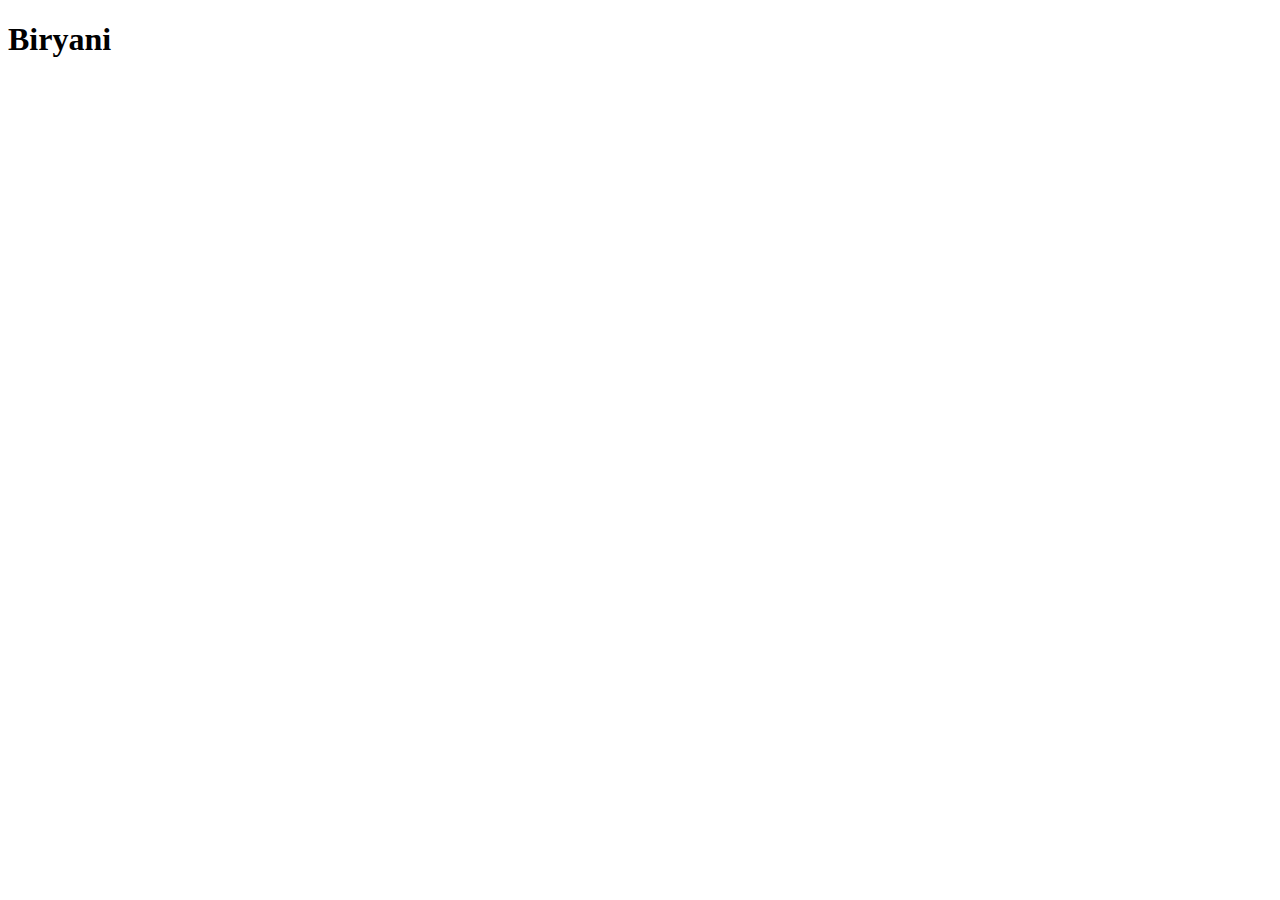
==== recipes/biryani.html @ 9baf9e2d "- Created main recipes page - Linked related pages - Downloaded needed material" ====
<!DOCTYPE html>
<html lang="en">
<head>
  <meta charset="UTF-8">
  <meta http-equiv="X-UA-Compatible" content="IE=edge">
  <meta name="viewport" content="width=device-width, initial-scale=1.0">
  <title>Biryani</title>
  <link rel="stylesheet" href="../styles/biryani.css">
</head>
<body>
  <h1>Biryani</h1>
</body>
</html>
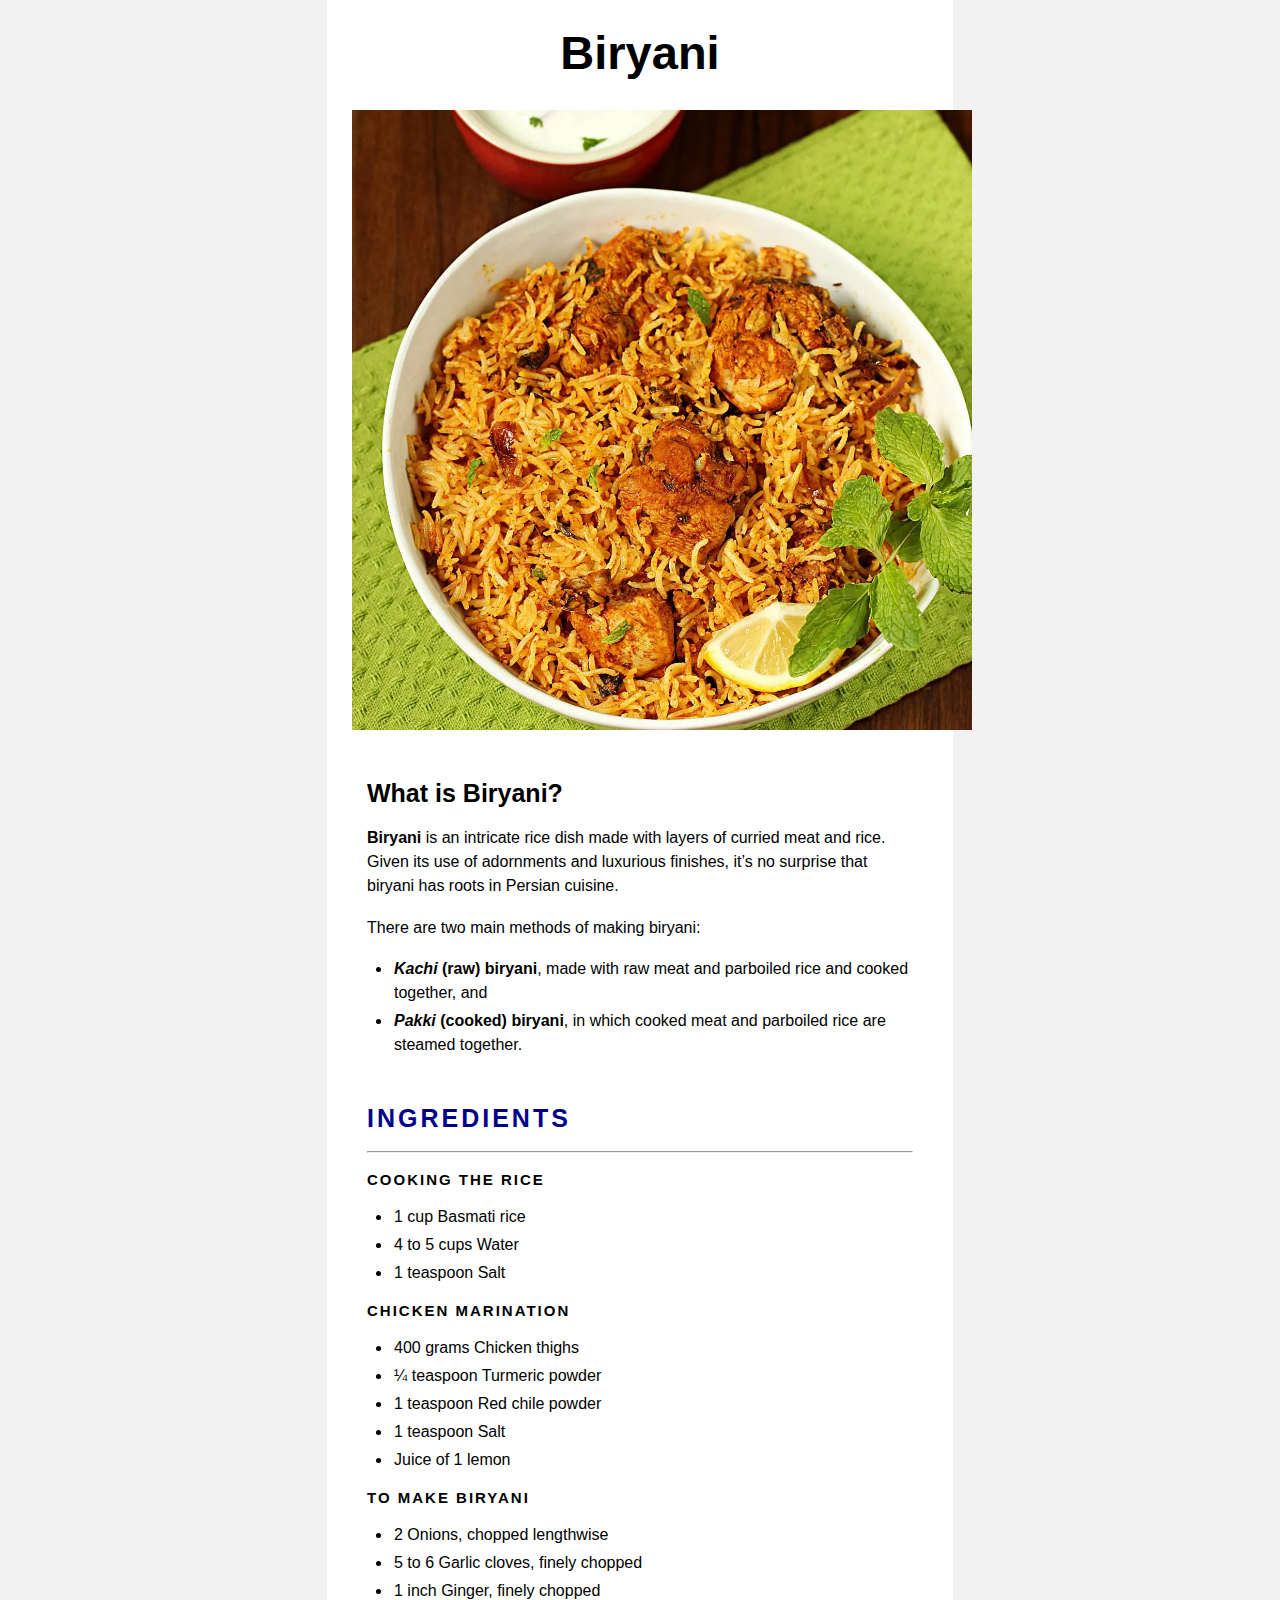
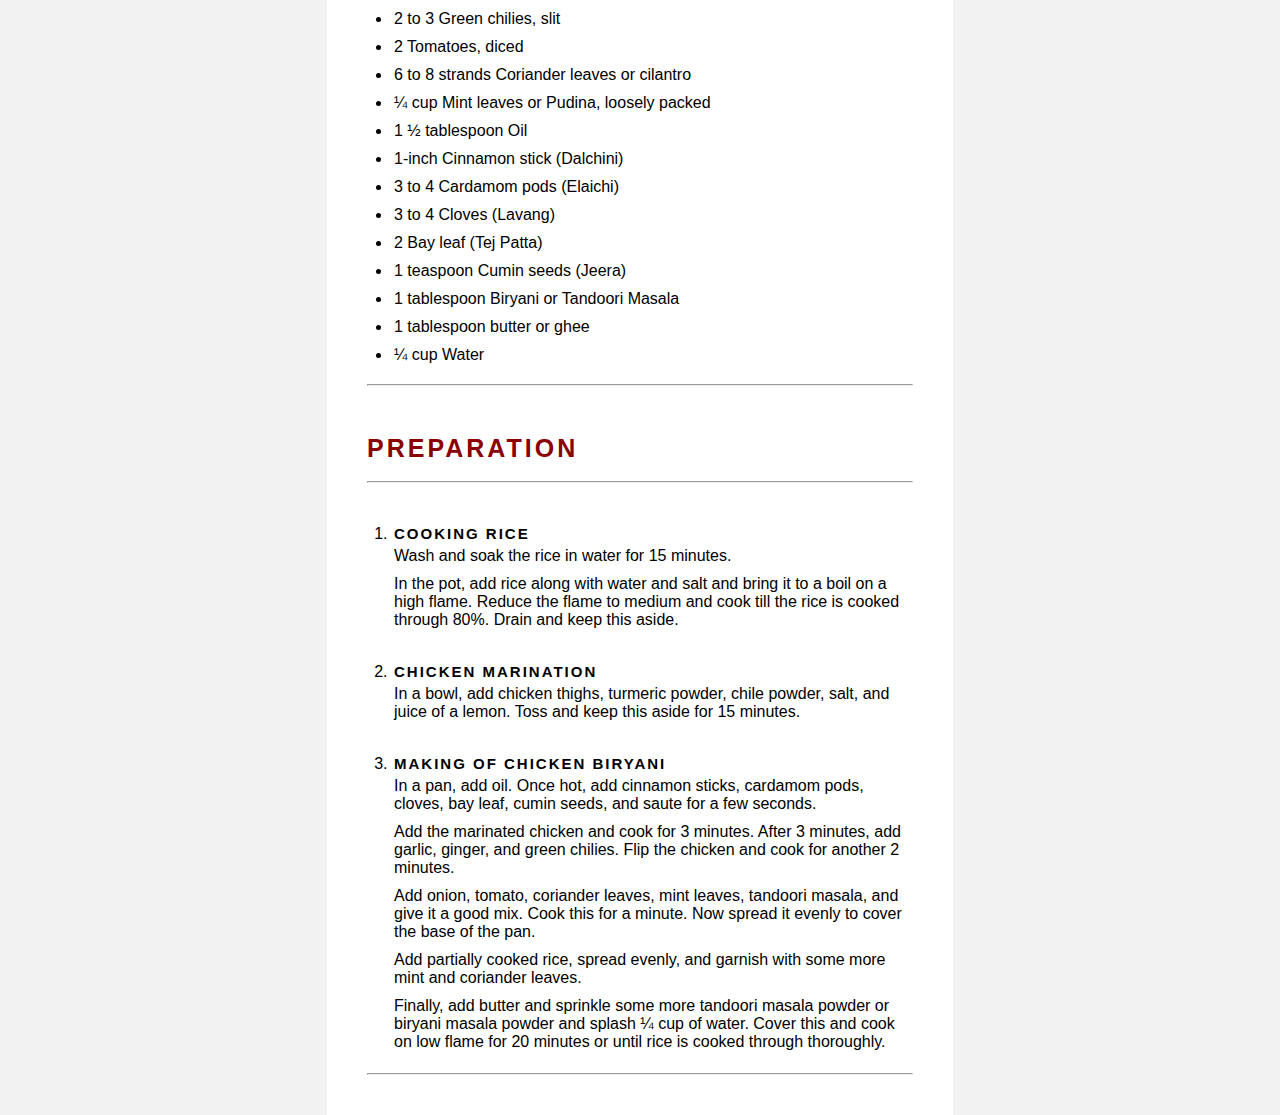
==== commit eb18a0b4: "- Styled biryani page" ====
--- a/recipes/biryani.html
+++ b/recipes/biryani.html
@@ -1,5 +1,6 @@
 <!DOCTYPE html>
 <html lang="en">
+
 <head>
   <meta charset="UTF-8">
   <meta http-equiv="X-UA-Compatible" content="IE=edge">
@@ -7,7 +8,92 @@
   <title>Biryani</title>
   <link rel="stylesheet" href="../styles/biryani.css">
 </head>
+
 <body>
-  <h1>Biryani</h1>
+  <main>
+    <h1>Biryani</h1>
+    <img src="../images/chicken-biryani.jpg" alt="chicken-biryani" class="biryani">
+    <section class="description">
+      <h3>What is Biryani?</h3>
+      <br>
+      <p><b>Biryani</b> is an intricate rice dish made with layers of curried meat and rice. Given its use of adornments
+        and luxurious finishes, it’s no surprise that biryani has roots in Persian cuisine.</p>
+      <br>
+      <p>There are two main methods of making biryani:</p>
+      <ul>
+        <li><b><em>Kachi</em> (raw) biryani</b>, made with raw meat and parboiled rice and cooked together, and</li>
+        <li><b><em>Pakki</em> (cooked) biryani</b>, in which cooked meat and parboiled rice are steamed together. </li>
+      </ul>
+    </section>
+    <section class="ingridients">
+      <h3>INGREDIENTS</h3>
+      <br>
+      <hr><br>
+      <h4>COOKING THE RICE</h4>
+      <ul>
+        <li>1 cup Basmati rice</li>
+        <li>4 to 5 cups Water</li>
+        <li>1 teaspoon Salt</li>
+      </ul>
+      <h4>CHICKEN MARINATION</h4>
+      <ul>
+        <li>400 grams Chicken thighs</li>
+        <li>¼ teaspoon Turmeric powder</li>
+        <li>1 teaspoon Red chile powder</li>
+        <li>1 teaspoon Salt</li>
+        <li>Juice of 1 lemon</li>
+      </ul>
+      <h4>TO MAKE BIRYANI</h4>
+      <ul>
+        <li>2 Onions, chopped lengthwise</li>
+        <li>5 to 6 Garlic cloves, finely chopped</li>
+        <li>1 inch Ginger, finely chopped</li>
+        <li>2 to 3 Green chilies, slit</li>
+        <li>2 Tomatoes, diced</li>
+        <li>6 to 8 strands Coriander leaves or cilantro</li>
+        <li>¼ cup Mint leaves or Pudina, loosely packed</li>
+        <li>1 ½ tablespoon Oil</li>
+        <li>1-inch Cinnamon stick (Dalchini)</li>
+        <li>3 to 4 Cardamom pods (Elaichi)</li>
+        <li>3 to 4 Cloves (Lavang)</li>
+        <li>2 Bay leaf (Tej Patta)</li>
+        <li>1 teaspoon Cumin seeds (Jeera)</li>
+        <li>1 tablespoon Biryani or Tandoori Masala</li>
+        <li>1 tablespoon butter or ghee</li>
+        <li>¼ cup Water</li>
+      </ul>
+      <hr>
+      <br>
+    </section>
+    <section class="preparation">
+      <h3>PREPARATION</h3>
+      <br>
+      <hr>
+      <ol>
+        <li>
+          <h4>COOKING RICE</h4>
+          <p>Wash and soak the rice in water for 15 minutes.</p>
+          <p>
+            In the pot, add rice along with water and salt and bring it to a boil on a high flame. Reduce the flame to
+            medium and cook till the rice is cooked through 80%. Drain and keep this aside.
+          </p>
+        </li>
+        <li>
+          <h4>CHICKEN MARINATION</h4>
+          <p>In a bowl, add chicken thighs, turmeric powder, chile powder, salt, and juice of a lemon. Toss and keep this aside for 15 minutes.</p>
+        </li>
+        <li>
+          <h4>MAKING OF CHICKEN BIRYANI</h4>
+          <p>In a pan, add oil. Once hot, add cinnamon sticks, cardamom pods, cloves, bay leaf, cumin seeds, and saute for a few seconds.</p>
+          <p>Add the marinated chicken and cook for 3 minutes. After 3 minutes, add garlic, ginger, and green chilies. Flip the chicken and cook for another 2 minutes.</p>
+          <p>Add onion, tomato, coriander leaves, mint leaves, tandoori masala, and give it a good mix. Cook this for a minute. Now spread it evenly to cover the base of the pan.</p>
+          <p>Add partially cooked rice, spread evenly, and garnish with some more mint and coriander leaves.</p>
+          <p>Finally, add butter and sprinkle some more tandoori masala powder or biryani masala powder and splash ¼ cup of water. Cover this and cook on low flame for 20 minutes or until rice is cooked through thoroughly.</p>
+        </li>
+      </ol>
+      <hr>
+    </section>
+  </main>
 </body>
+
 </html>--- a/styles/biryani.css
+++ b/styles/biryani.css
@@ -0,0 +1,102 @@
+/* General styles */
+
+* {
+  padding: 0px;
+  margin: 0px;
+  font-family: arial;
+}
+
+body {
+  background-color: rgb(242, 242, 242);
+}
+
+h1 {
+  font-size: 47px;
+}
+
+main {
+  background-color: white;
+  width: 45vw;
+  height: max-content;
+  margin: auto;
+  text-align: center;
+  padding: 25px;
+}
+
+h3 {
+  font-size: 25px;
+}
+
+/* biryani img styles */
+
+.biryani {
+  height: 620px;
+  width: 620px;
+  object-fit: cover;
+  margin: 30px auto;
+}
+
+/* styles for multiple sections */
+
+.description,
+.ingridients,
+.preparation {
+  text-align: left;
+  padding: 15px;
+}
+
+.description>ul,
+.ingridients>ul,
+.preparation>ol {
+  margin-left: 25px;
+  padding: 15px 0px;
+}
+
+.description>ul>li,
+.ingridients>ul>li,
+.preparation>ol>li {
+  padding: 2px;
+}
+
+.ingridients>h4,
+.preparation>ol>li>h4 {
+  font-size: 15px;
+  letter-spacing: 2px;
+}
+
+/* section:Description styles */
+
+.description>p,
+ul {
+  line-height: 24px;
+}
+
+/* section:Ingridents styles */
+
+.ingridients>h3 {
+  letter-spacing: 3px;
+  color: darkblue;
+}
+
+.ingridients>hr {
+  color: blue;
+}
+
+/* section:Preparation styles */
+
+.preparation>h3 {
+  letter-spacing: 3px;
+  color: darkred;
+}
+
+.preparation>hr {
+  color: red;
+}
+
+.preparation>ol>li>p {
+  padding: 5px 0px;
+}
+
+.preparation>ol>li>h4 {
+  margin-top: 25px;
+}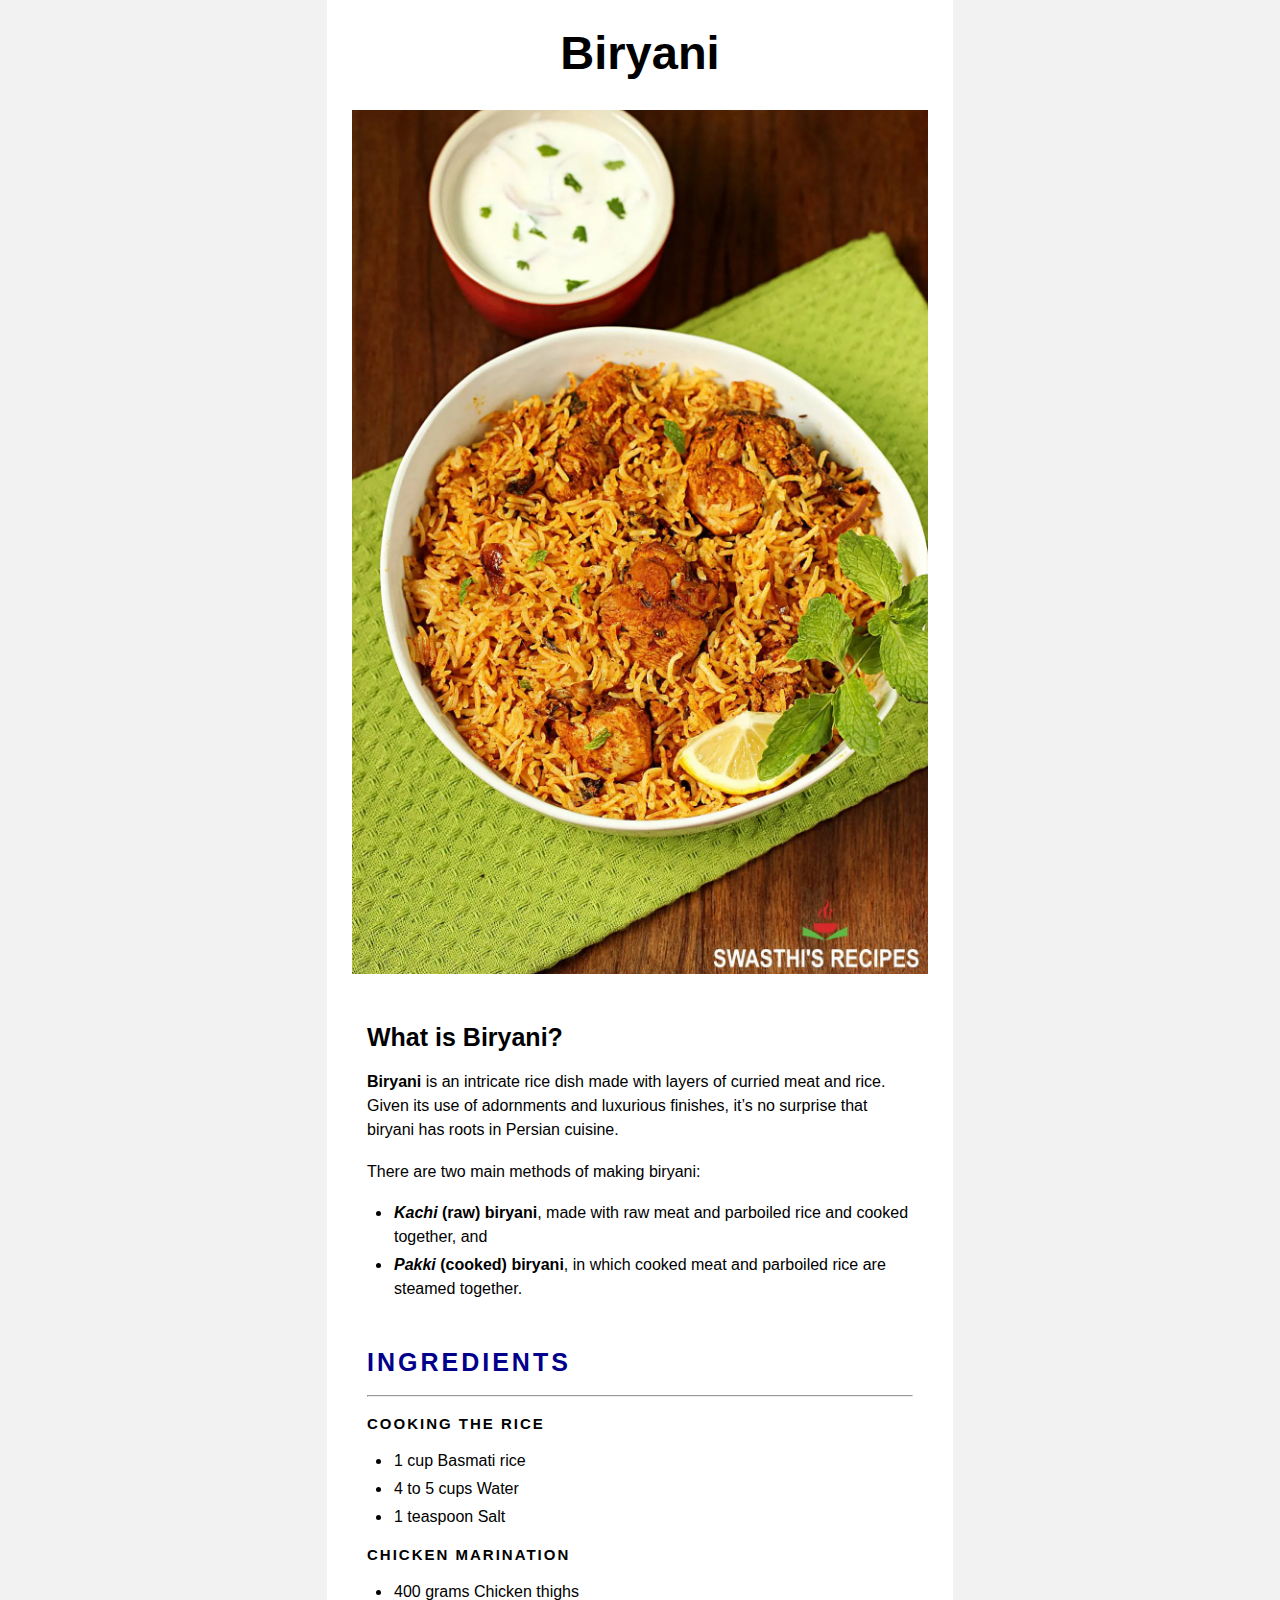
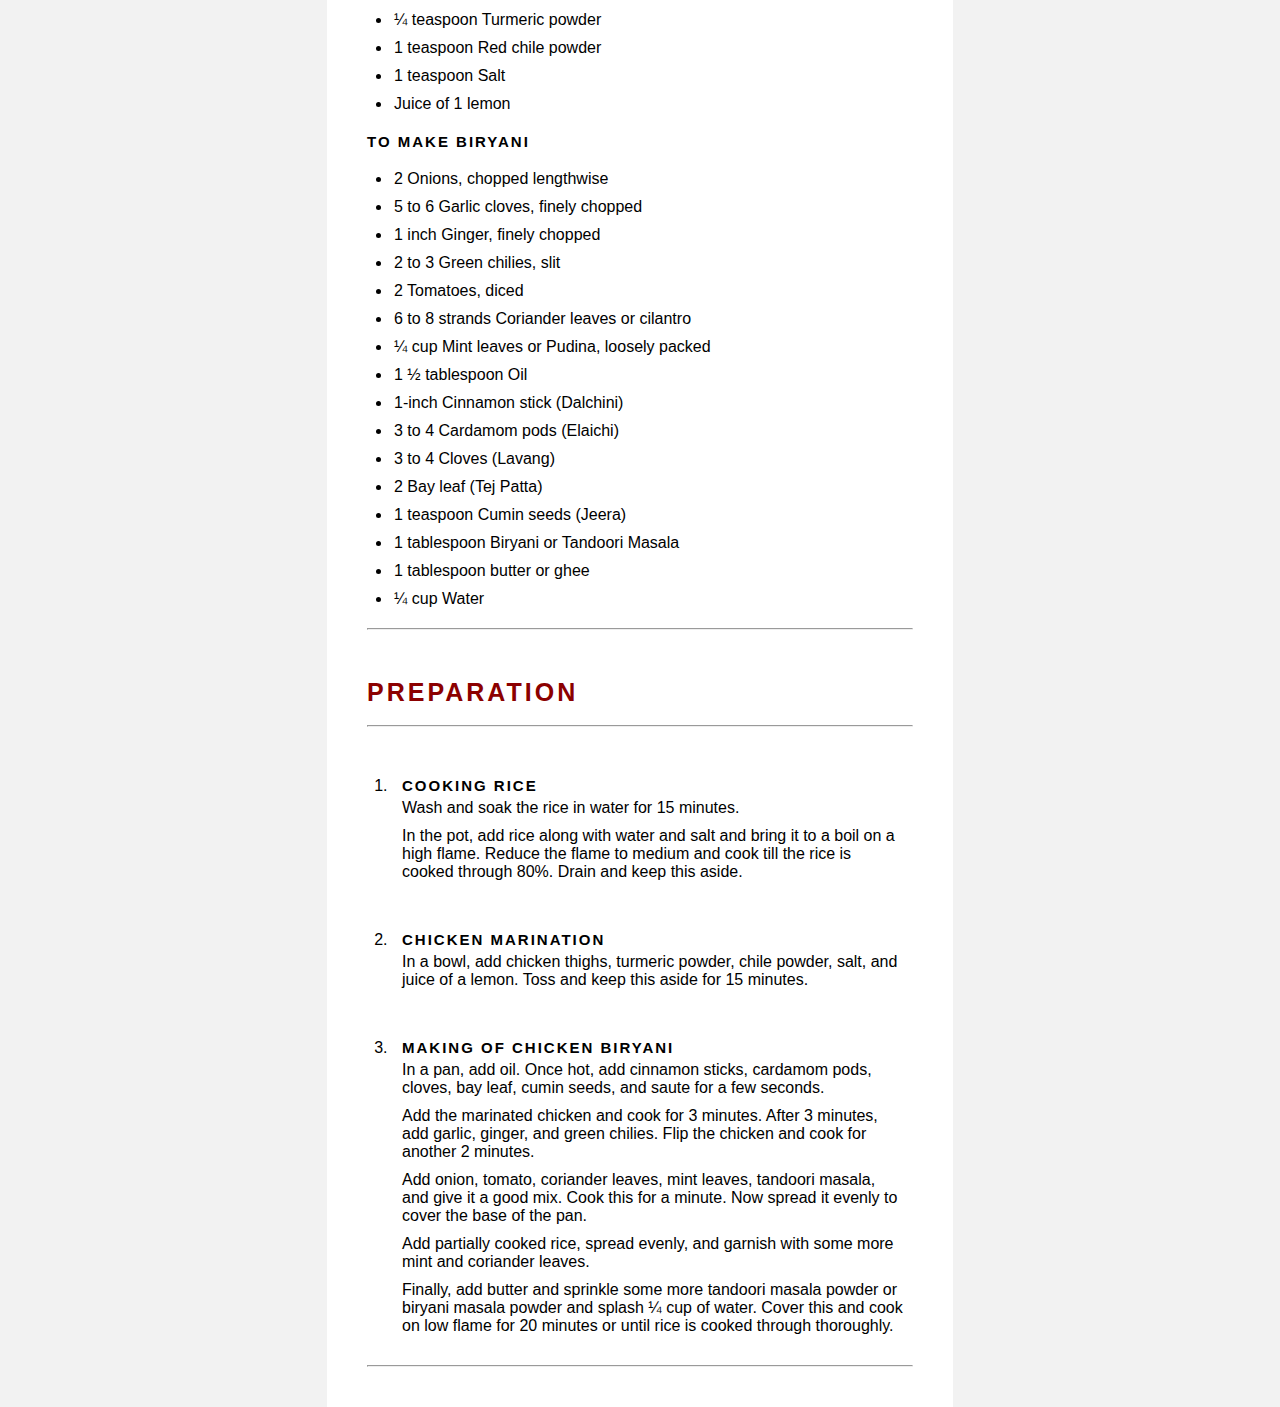
==== commit 76019270: "- Styled Chicken korma page - made images responsive" ====
--- a/recipes/biryani.html
+++ b/recipes/biryani.html
@@ -6,7 +6,7 @@
   <meta http-equiv="X-UA-Compatible" content="IE=edge">
   <meta name="viewport" content="width=device-width, initial-scale=1.0">
   <title>Biryani</title>
-  <link rel="stylesheet" href="../styles/biryani.css">
+  <link rel="stylesheet" href="../styles/recipes.css">
 </head>
 
 <body>
@@ -25,7 +25,7 @@
         <li><b><em>Pakki</em> (cooked) biryani</b>, in which cooked meat and parboiled rice are steamed together. </li>
       </ul>
     </section>
-    <section class="ingridients">
+    <section class="ingredients">
       <h3>INGREDIENTS</h3>
       <br>
       <hr><br>
--- a/styles/recipes.css
+++ b/styles/recipes.css
@@ -0,0 +1,114 @@
+/* General styles */
+
+* {
+  padding: 0px;
+  margin: 0px;
+  font-family: arial;
+}
+
+body {
+  background-color: rgb(242, 242, 242);
+}
+
+h1 {
+  font-size: 47px;
+}
+
+main {
+  background-color: white;
+  width: 45vw;
+  height: max-content;
+  margin: auto;
+  text-align: center;
+  padding: 25px;
+}
+
+h3 {
+  font-size: 25px;
+}
+
+/* biryani img styles */
+
+.biryani {
+  width: 100%;
+  height: auto;
+  object-fit: cover;
+  margin: 30px auto;
+}
+
+/* korma img styles */
+
+.korma {
+  width: 100%;
+  height: auto;
+  object-fit: cover;
+  margin: 30px auto;
+}
+
+/* styles for multiple sections */
+
+.description,
+.ingredients,
+.preparation {
+  text-align: left;
+  padding: 15px;
+}
+
+.description>ul,
+.ingredients>ul,
+.preparation>ol {
+  margin-left: 25px;
+  padding: 15px 0px;
+}
+
+.description>ul>li,
+.ingredients>ul>li,
+.preparation>ol>li {
+  padding: 2px;
+}
+
+.ingredients>h4,
+.preparation>ol>li>h4 {
+  font-size: 15px;
+  letter-spacing: 2px;
+}
+
+/* section:Description styles */
+
+.description>p,
+ul {
+  line-height: 24px;
+}
+
+/* section:Ingredients styles */
+
+.ingredients>h3 {
+  letter-spacing: 3px;
+  color: darkblue;
+}
+
+.ingredients>hr {
+  color: blue;
+}
+
+/* section:Preparation styles */
+
+.preparation>h3 {
+  letter-spacing: 3px;
+  color: darkred;
+}
+
+.preparation>hr {
+  color: red;
+}
+
+.preparation>ol>li>p {
+  padding: 5px 0px;
+}
+.preparation>ol>li {
+  padding: 10px;
+}
+
+.preparation>ol>li>h4 {
+  margin-top: 25px;
+}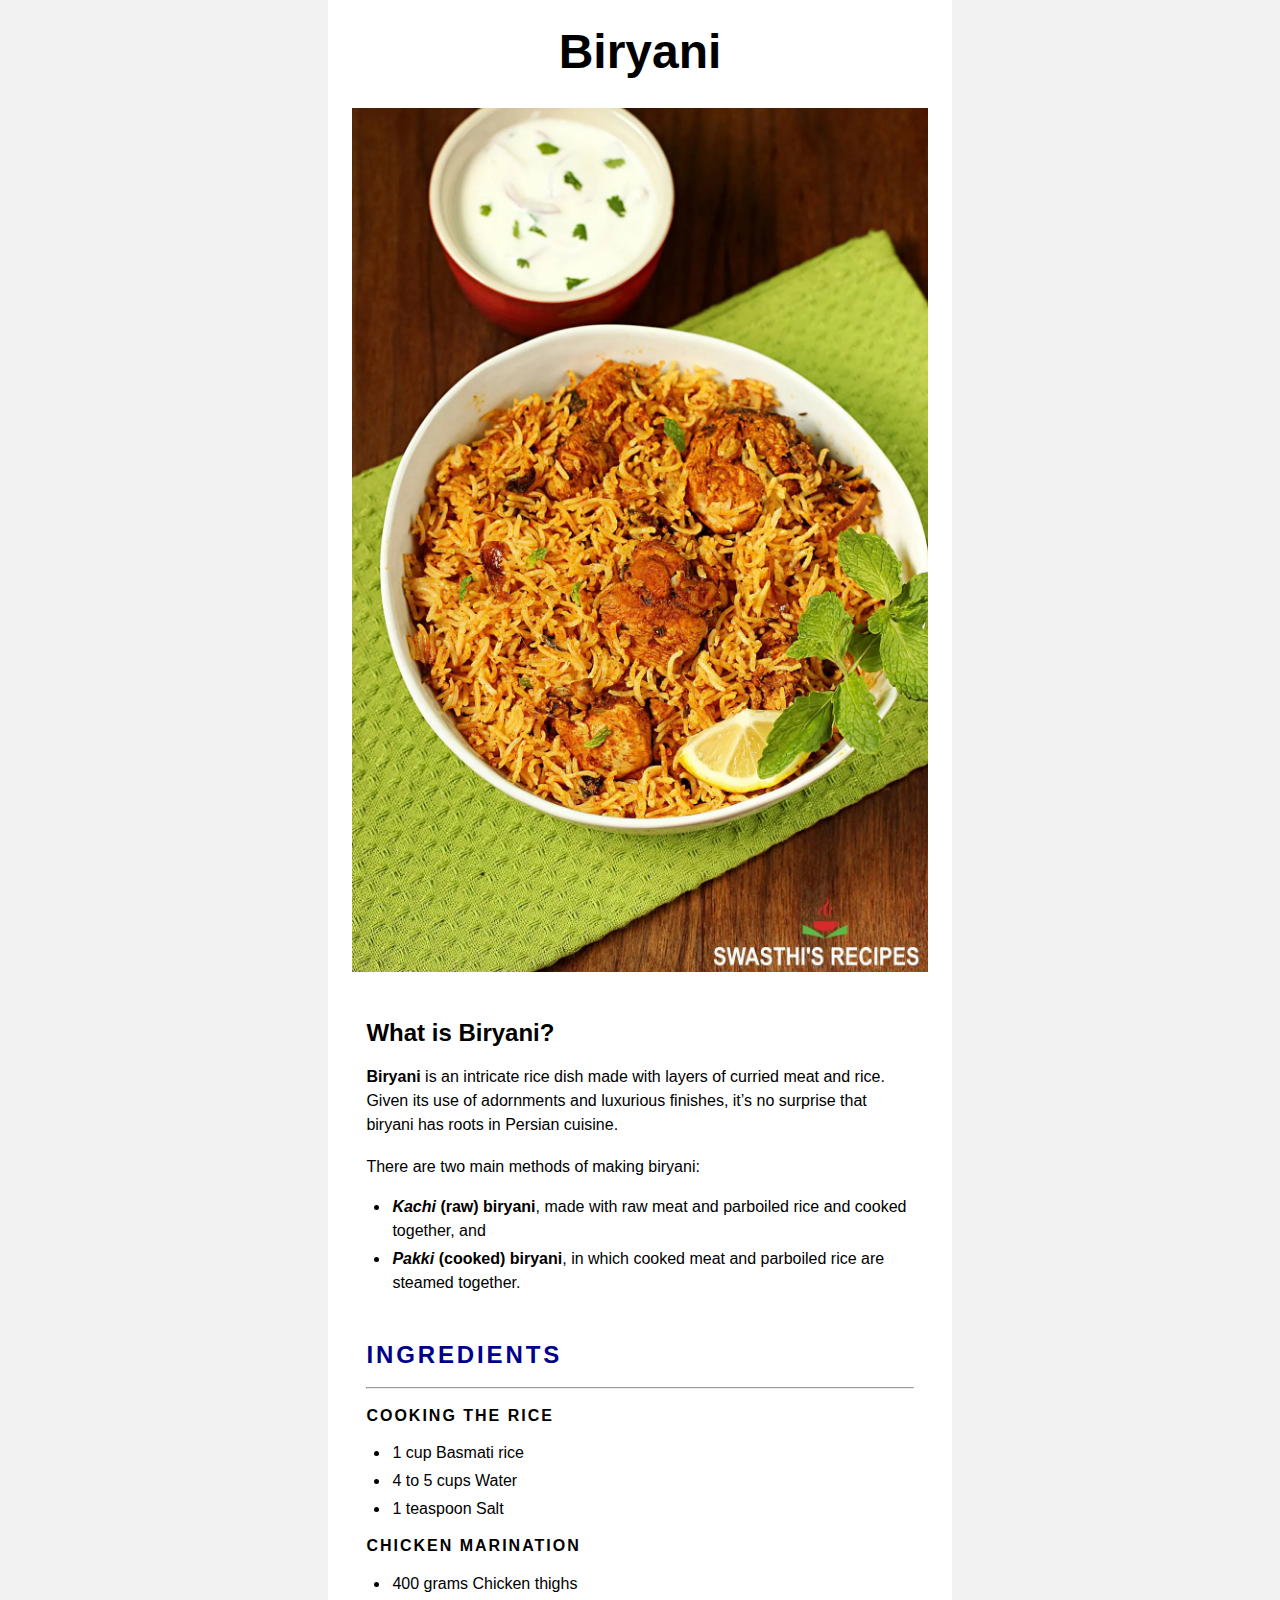
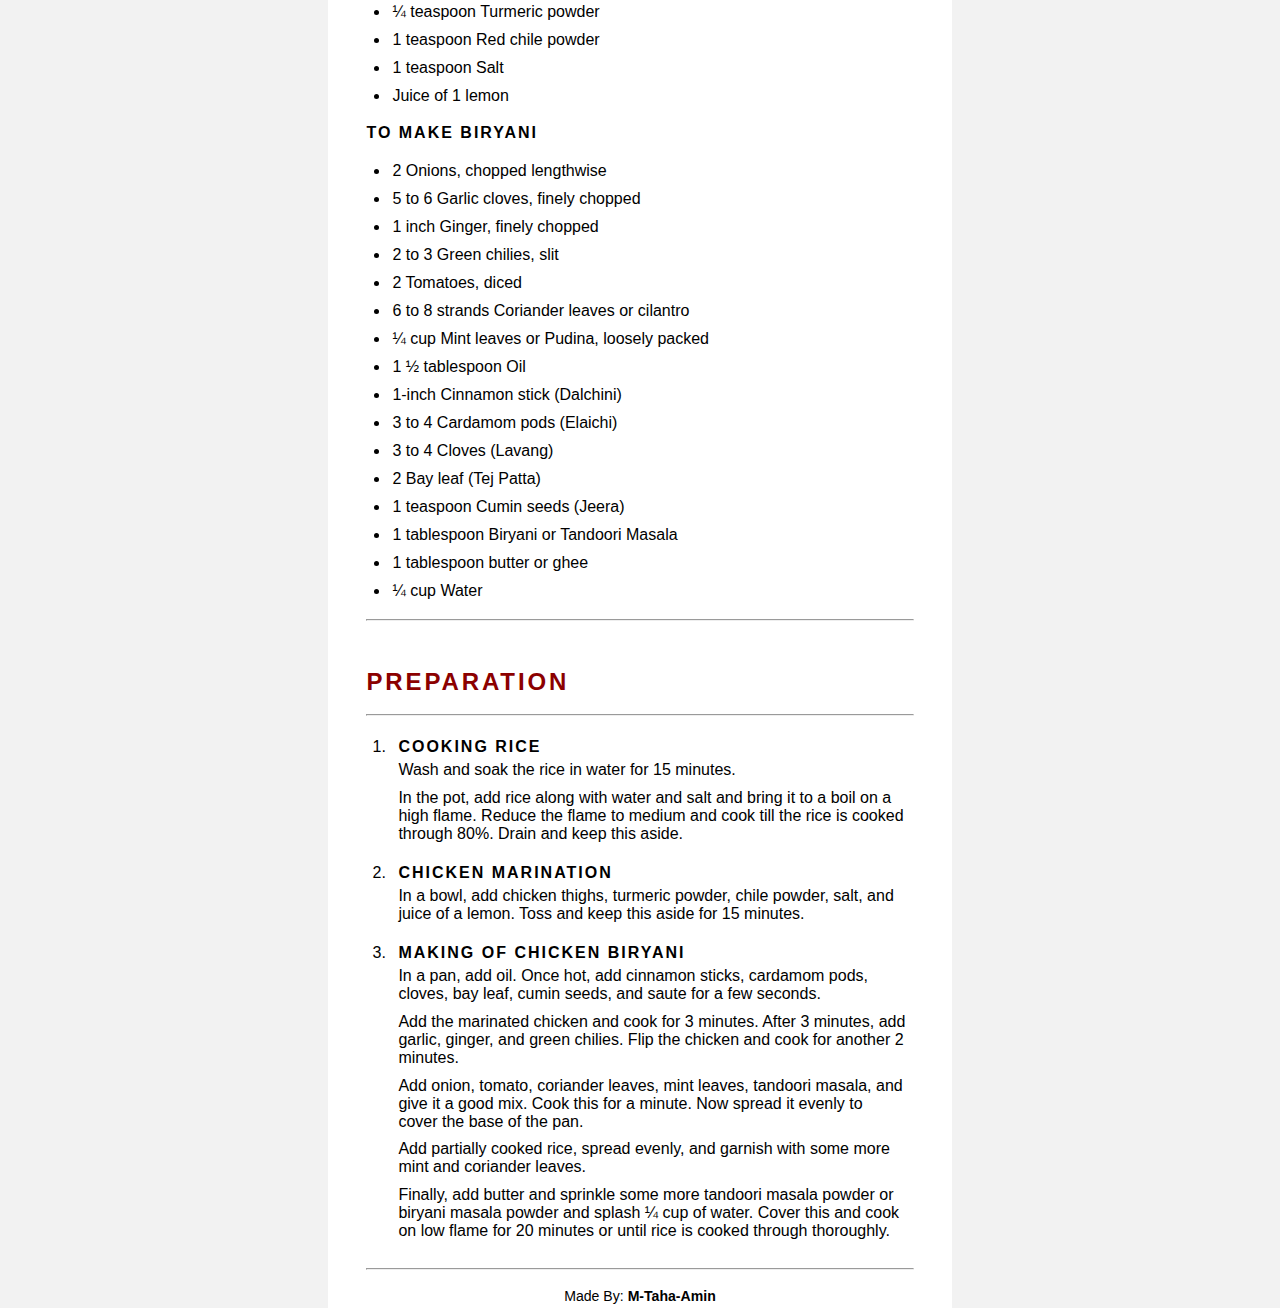
==== commit 385b7653: "- Added Final touches - Added Footer on every page - Made it responsive" ====
--- a/recipes/biryani.html
+++ b/recipes/biryani.html
@@ -1,99 +1,134 @@
 <!DOCTYPE html>
 <html lang="en">
+  <head>
+    <meta charset="UTF-8" />
+    <meta http-equiv="X-UA-Compatible" content="IE=edge" />
+    <meta name="viewport" content="width=device-width, initial-scale=1.0" />
+    <title>Biryani</title>
+    <link rel="stylesheet" href="../styles/recipes.css" />
+  </head>
 
-<head>
-  <meta charset="UTF-8">
-  <meta http-equiv="X-UA-Compatible" content="IE=edge">
-  <meta name="viewport" content="width=device-width, initial-scale=1.0">
-  <title>Biryani</title>
-  <link rel="stylesheet" href="../styles/recipes.css">
-</head>
-
-<body>
-  <main>
-    <h1>Biryani</h1>
-    <img src="../images/chicken-biryani.jpg" alt="chicken-biryani" class="biryani">
-    <section class="description">
-      <h3>What is Biryani?</h3>
-      <br>
-      <p><b>Biryani</b> is an intricate rice dish made with layers of curried meat and rice. Given its use of adornments
-        and luxurious finishes, it’s no surprise that biryani has roots in Persian cuisine.</p>
-      <br>
-      <p>There are two main methods of making biryani:</p>
-      <ul>
-        <li><b><em>Kachi</em> (raw) biryani</b>, made with raw meat and parboiled rice and cooked together, and</li>
-        <li><b><em>Pakki</em> (cooked) biryani</b>, in which cooked meat and parboiled rice are steamed together. </li>
-      </ul>
-    </section>
-    <section class="ingredients">
-      <h3>INGREDIENTS</h3>
-      <br>
-      <hr><br>
-      <h4>COOKING THE RICE</h4>
-      <ul>
-        <li>1 cup Basmati rice</li>
-        <li>4 to 5 cups Water</li>
-        <li>1 teaspoon Salt</li>
-      </ul>
-      <h4>CHICKEN MARINATION</h4>
-      <ul>
-        <li>400 grams Chicken thighs</li>
-        <li>¼ teaspoon Turmeric powder</li>
-        <li>1 teaspoon Red chile powder</li>
-        <li>1 teaspoon Salt</li>
-        <li>Juice of 1 lemon</li>
-      </ul>
-      <h4>TO MAKE BIRYANI</h4>
-      <ul>
-        <li>2 Onions, chopped lengthwise</li>
-        <li>5 to 6 Garlic cloves, finely chopped</li>
-        <li>1 inch Ginger, finely chopped</li>
-        <li>2 to 3 Green chilies, slit</li>
-        <li>2 Tomatoes, diced</li>
-        <li>6 to 8 strands Coriander leaves or cilantro</li>
-        <li>¼ cup Mint leaves or Pudina, loosely packed</li>
-        <li>1 ½ tablespoon Oil</li>
-        <li>1-inch Cinnamon stick (Dalchini)</li>
-        <li>3 to 4 Cardamom pods (Elaichi)</li>
-        <li>3 to 4 Cloves (Lavang)</li>
-        <li>2 Bay leaf (Tej Patta)</li>
-        <li>1 teaspoon Cumin seeds (Jeera)</li>
-        <li>1 tablespoon Biryani or Tandoori Masala</li>
-        <li>1 tablespoon butter or ghee</li>
-        <li>¼ cup Water</li>
-      </ul>
-      <hr>
-      <br>
-    </section>
-    <section class="preparation">
-      <h3>PREPARATION</h3>
-      <br>
-      <hr>
-      <ol>
-        <li>
-          <h4>COOKING RICE</h4>
-          <p>Wash and soak the rice in water for 15 minutes.</p>
+  <body>
+    <div class="container">
+      <main>
+        <h1>Biryani</h1>
+        <img src="../images/chicken-biryani.jpg" alt="chicken-biryani" />
+        <section class="description">
+          <h3>What is Biryani?</h3>
+          <br />
           <p>
-            In the pot, add rice along with water and salt and bring it to a boil on a high flame. Reduce the flame to
-            medium and cook till the rice is cooked through 80%. Drain and keep this aside.
+            <b>Biryani</b> is an intricate rice dish made with layers of curried
+            meat and rice. Given its use of adornments and luxurious finishes,
+            it’s no surprise that biryani has roots in Persian cuisine.
           </p>
-        </li>
-        <li>
+          <br />
+          <p>There are two main methods of making biryani:</p>
+          <ul>
+            <li>
+              <b><em>Kachi</em> (raw) biryani</b>, made with raw meat and
+              parboiled rice and cooked together, and
+            </li>
+            <li>
+              <b><em>Pakki</em> (cooked) biryani</b>, in which cooked meat and
+              parboiled rice are steamed together.
+            </li>
+          </ul>
+        </section>
+        <section class="ingredients">
+          <h3>INGREDIENTS</h3>
+          <br />
+          <hr />
+          <br />
+          <h4>COOKING THE RICE</h4>
+          <ul>
+            <li>1 cup Basmati rice</li>
+            <li>4 to 5 cups Water</li>
+            <li>1 teaspoon Salt</li>
+          </ul>
           <h4>CHICKEN MARINATION</h4>
-          <p>In a bowl, add chicken thighs, turmeric powder, chile powder, salt, and juice of a lemon. Toss and keep this aside for 15 minutes.</p>
-        </li>
-        <li>
-          <h4>MAKING OF CHICKEN BIRYANI</h4>
-          <p>In a pan, add oil. Once hot, add cinnamon sticks, cardamom pods, cloves, bay leaf, cumin seeds, and saute for a few seconds.</p>
-          <p>Add the marinated chicken and cook for 3 minutes. After 3 minutes, add garlic, ginger, and green chilies. Flip the chicken and cook for another 2 minutes.</p>
-          <p>Add onion, tomato, coriander leaves, mint leaves, tandoori masala, and give it a good mix. Cook this for a minute. Now spread it evenly to cover the base of the pan.</p>
-          <p>Add partially cooked rice, spread evenly, and garnish with some more mint and coriander leaves.</p>
-          <p>Finally, add butter and sprinkle some more tandoori masala powder or biryani masala powder and splash ¼ cup of water. Cover this and cook on low flame for 20 minutes or until rice is cooked through thoroughly.</p>
-        </li>
-      </ol>
-      <hr>
-    </section>
-  </main>
-</body>
-
-</html>+          <ul>
+            <li>400 grams Chicken thighs</li>
+            <li>¼ teaspoon Turmeric powder</li>
+            <li>1 teaspoon Red chile powder</li>
+            <li>1 teaspoon Salt</li>
+            <li>Juice of 1 lemon</li>
+          </ul>
+          <h4>TO MAKE BIRYANI</h4>
+          <ul>
+            <li>2 Onions, chopped lengthwise</li>
+            <li>5 to 6 Garlic cloves, finely chopped</li>
+            <li>1 inch Ginger, finely chopped</li>
+            <li>2 to 3 Green chilies, slit</li>
+            <li>2 Tomatoes, diced</li>
+            <li>6 to 8 strands Coriander leaves or cilantro</li>
+            <li>¼ cup Mint leaves or Pudina, loosely packed</li>
+            <li>1 ½ tablespoon Oil</li>
+            <li>1-inch Cinnamon stick (Dalchini)</li>
+            <li>3 to 4 Cardamom pods (Elaichi)</li>
+            <li>3 to 4 Cloves (Lavang)</li>
+            <li>2 Bay leaf (Tej Patta)</li>
+            <li>1 teaspoon Cumin seeds (Jeera)</li>
+            <li>1 tablespoon Biryani or Tandoori Masala</li>
+            <li>1 tablespoon butter or ghee</li>
+            <li>¼ cup Water</li>
+          </ul>
+          <hr />
+          <br />
+        </section>
+        <section class="preparation">
+          <h3>PREPARATION</h3>
+          <br />
+          <hr />
+          <ol>
+            <li>
+              <h4>COOKING RICE</h4>
+              <p>Wash and soak the rice in water for 15 minutes.</p>
+              <p>
+                In the pot, add rice along with water and salt and bring it to a
+                boil on a high flame. Reduce the flame to medium and cook till
+                the rice is cooked through 80%. Drain and keep this aside.
+              </p>
+            </li>
+            <li>
+              <h4>CHICKEN MARINATION</h4>
+              <p>
+                In a bowl, add chicken thighs, turmeric powder, chile powder,
+                salt, and juice of a lemon. Toss and keep this aside for 15
+                minutes.
+              </p>
+            </li>
+            <li>
+              <h4>MAKING OF CHICKEN BIRYANI</h4>
+              <p>
+                In a pan, add oil. Once hot, add cinnamon sticks, cardamom pods,
+                cloves, bay leaf, cumin seeds, and saute for a few seconds.
+              </p>
+              <p>
+                Add the marinated chicken and cook for 3 minutes. After 3
+                minutes, add garlic, ginger, and green chilies. Flip the chicken
+                and cook for another 2 minutes.
+              </p>
+              <p>
+                Add onion, tomato, coriander leaves, mint leaves, tandoori
+                masala, and give it a good mix. Cook this for a minute. Now
+                spread it evenly to cover the base of the pan.
+              </p>
+              <p>
+                Add partially cooked rice, spread evenly, and garnish with some
+                more mint and coriander leaves.
+              </p>
+              <p>
+                Finally, add butter and sprinkle some more tandoori masala
+                powder or biryani masala powder and splash ¼ cup of water. Cover
+                this and cook on low flame for 20 minutes or until rice is
+                cooked through thoroughly.
+              </p>
+            </li>
+          </ol>
+          <hr />
+        </section>
+      </main>
+      <footer>Made By: <b>M-Taha-Amin</b></footer>
+    </div>
+  </body>
+</html>
--- a/styles/recipes.css
+++ b/styles/recipes.css
@@ -11,38 +11,30 @@
 }
 
 h1 {
-  font-size: 47px;
+  font-size: 3rem;
 }
 
-main {
+.container {
+  position: relative;
   background-color: white;
   width: 45vw;
   height: max-content;
   margin: auto;
   text-align: center;
-  padding: 25px;
+  padding: 1.5rem;
 }
 
 h3 {
-  font-size: 25px;
+  font-size: 1.5rem;
 }
 
-/* biryani img styles */
+/* recipes img styles */
 
-.biryani {
-  width: 100%;
+img {
+  max-width: 100%;
   height: auto;
   object-fit: cover;
-  margin: 30px auto;
-}
-
-/* korma img styles */
-
-.korma {
-  width: 100%;
-  height: auto;
-  object-fit: cover;
-  margin: 30px auto;
+  margin: 1.8rem auto;
 }
 
 /* styles for multiple sections */
@@ -51,64 +43,68 @@
 .ingredients,
 .preparation {
   text-align: left;
-  padding: 15px;
+  padding: 0.9rem;
 }
 
-.description>ul,
-.ingredients>ul,
-.preparation>ol {
-  margin-left: 25px;
-  padding: 15px 0px;
+.description > ul,
+.ingredients > ul,
+.preparation > ol {
+  margin-left: 1.5rem;
+  padding: 0.9rem 0px;
 }
 
-.description>ul>li,
-.ingredients>ul>li,
-.preparation>ol>li {
-  padding: 2px;
+.description > ul > li,
+.ingredients > ul > li,
+.preparation > ol > li {
+  padding: 0.125rem;
 }
 
-.ingredients>h4,
-.preparation>ol>li>h4 {
-  font-size: 15px;
-  letter-spacing: 2px;
+.ingredients > h4,
+.preparation > ol > li > h4 {
+  font-size: 1rem;
+  letter-spacing: 0.125rem;
 }
 
 /* section:Description styles */
 
-.description>p,
+.description > p,
 ul {
-  line-height: 24px;
+  line-height: 1.5rem;
 }
 
 /* section:Ingredients styles */
 
-.ingredients>h3 {
-  letter-spacing: 3px;
+.ingredients > h3 {
+  letter-spacing: 0.18rem;
   color: darkblue;
 }
 
-.ingredients>hr {
+.ingredients > hr {
   color: blue;
 }
 
 /* section:Preparation styles */
 
-.preparation>h3 {
-  letter-spacing: 3px;
+.preparation > h3 {
+  letter-spacing: 0.18rem;
   color: darkred;
 }
 
-.preparation>hr {
+.preparation > hr {
   color: red;
 }
 
-.preparation>ol>li>p {
-  padding: 5px 0px;
+.preparation > ol > li > p {
+  padding: 0.31rem 0px;
 }
-.preparation>ol>li {
-  padding: 10px;
+.preparation > ol > li {
+  padding: 0.5rem;
 }
-
-.preparation>ol>li>h4 {
-  margin-top: 25px;
-}+/* footer styles */
+footer {
+  position: absolute;
+  bottom: 0.25rem;
+  font-size: 0.88rem;
+  left: 30%;
+  right: 30%;
+}
